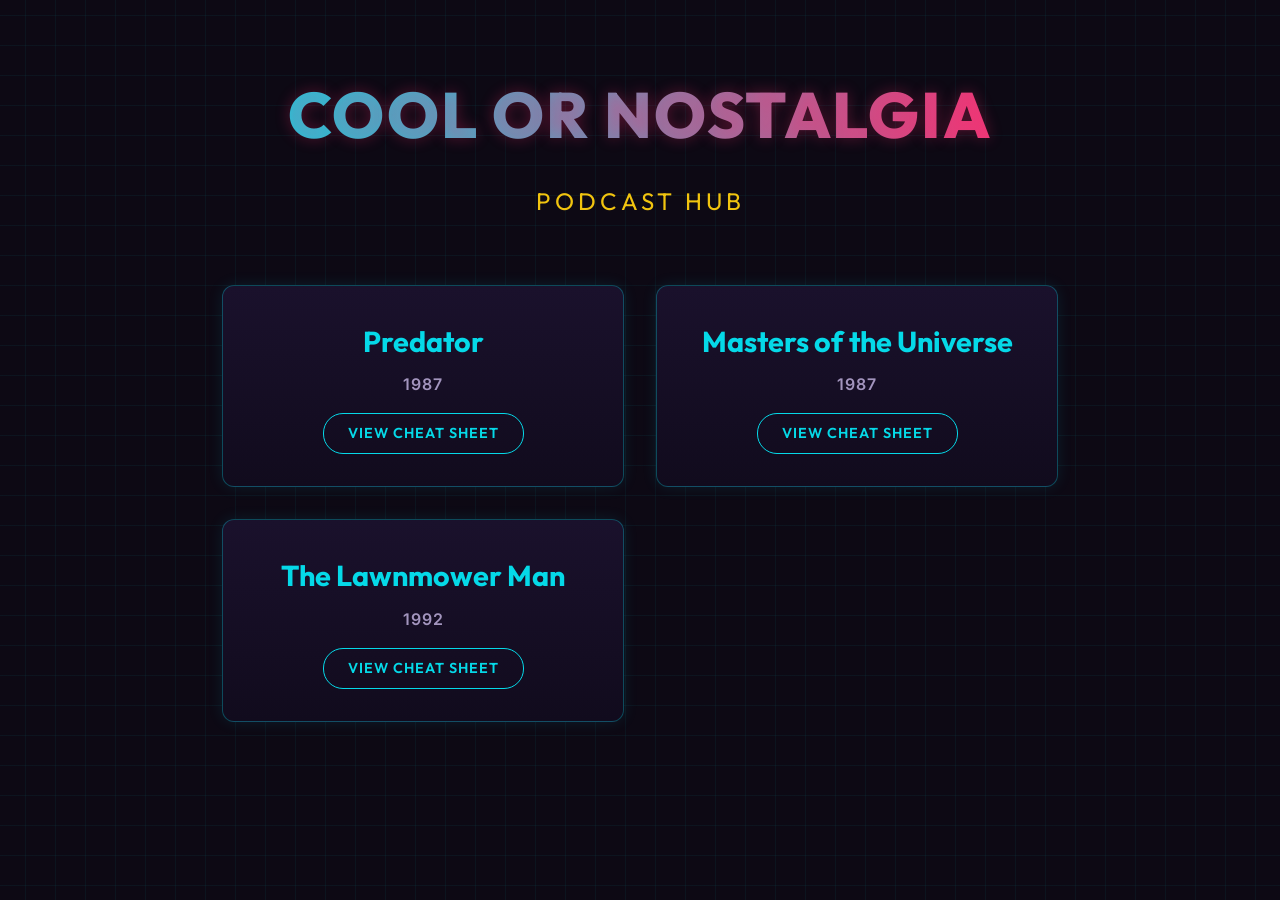
==== docs/index.html @ 6e0f2f64 "Move files to docs folder for GitHub Pages" ====
<!DOCTYPE html>
<html lang="en">
<head>
    <meta charset="UTF-8">
    <meta name="viewport" content="width=device-width, initial-scale=1.0">
    <title>CoolOrNostalgia - Cheat Sheets</title>
    <link rel="preconnect" href="https://fonts.googleapis.com">
    <link rel="preconnect" href="https://fonts.gstatic.com" crossorigin>
    <link href="https://fonts.googleapis.com/css2?family=Outfit:wght@300;400;600;800&family=Inter:wght@400;500;700&display=swap" rel="stylesheet">
    <style>
        :root {
            --bg-color: #0d0914;
            --card-bg: #1a112c;
            --text-primary: #e2d9f3;
            --text-secondary: #a395be;
            --accent-pink: #ff2a6d;
            --accent-cyan: #05d9e8;
            --accent-yellow: #f1c40f;
            --grid-color: rgba(5, 217, 232, 0.05);
        }

        body {
            margin: 0;
            padding: 0;
            font-family: 'Inter', sans-serif;
            background-color: var(--bg-color);
            color: var(--text-primary);
            background-image: 
                linear-gradient(var(--grid-color) 1px, transparent 1px),
                linear-gradient(90deg, var(--grid-color) 1px, transparent 1px);
            background-size: 30px 30px;
            background-position: center center;
            line-height: 1.6;
            min-height: 100vh;
            display: flex;
            flex-direction: column;
        }

        .container {
            max-width: 900px;
            margin: 0 auto;
            padding: 4rem 2rem;
            flex: 1;
            width: 100%;
            box-sizing: border-box;
        }

        header {
            text-align: center;
            margin-bottom: 4rem;
        }

        h1 {
            font-family: 'Outfit', sans-serif;
            font-size: 4rem;
            font-weight: 800;
            margin: 0;
            text-transform: uppercase;
            letter-spacing: 2px;
            background: linear-gradient(to right, var(--accent-cyan), var(--accent-pink));
            -webkit-background-clip: text;
            -webkit-text-fill-color: transparent;
            text-shadow: 0px 0px 15px rgba(255, 42, 109, 0.3);
        }

        .subtitle {
            font-family: 'Outfit', sans-serif;
            font-size: 1.5rem;
            color: var(--accent-yellow);
            text-transform: uppercase;
            letter-spacing: 4px;
            margin-top: 1rem;
        }

        .movie-grid {
            display: grid;
            grid-template-columns: repeat(auto-fit, minmax(280px, 1fr));
            gap: 2rem;
        }

        .movie-card {
            background: linear-gradient(180deg, var(--card-bg), #110b1d);
            border-radius: 12px;
            padding: 2rem;
            border: 1px solid rgba(5, 217, 232, 0.3);
            box-shadow: 0 0 15px rgba(5, 217, 232, 0.1);
            text-decoration: none;
            color: var(--text-primary);
            transition: transform 0.3s ease, box-shadow 0.3s ease, border-color 0.3s ease;
            display: flex;
            flex-direction: column;
            align-items: center;
            text-align: center;
        }

        .movie-card:hover {
            transform: translateY(-5px);
            box-shadow: 0 10px 25px rgba(255, 42, 109, 0.2);
            border-color: var(--accent-pink);
        }

        .movie-card h2 {
            font-family: 'Outfit', sans-serif;
            color: var(--accent-cyan);
            margin: 0 0 0.5rem 0;
            font-size: 1.8rem;
            transition: color 0.3s ease;
        }
        
        .movie-card:hover h2 {
            color: var(--accent-pink);
        }

        .movie-year {
            font-size: 1rem;
            color: var(--text-secondary);
            font-weight: 600;
            margin-bottom: 1rem;
            letter-spacing: 1px;
        }
        
        .view-button {
            margin-top: auto;
            background: transparent;
            border: 1px solid var(--accent-cyan);
            color: var(--accent-cyan);
            padding: 0.5rem 1.5rem;
            border-radius: 20px;
            font-family: 'Outfit', sans-serif;
            font-weight: 600;
            text-transform: uppercase;
            font-size: 0.9rem;
            letter-spacing: 1px;
            transition: all 0.3s ease;
        }
        
        .movie-card:hover .view-button {
            background: var(--accent-pink);
            border-color: var(--accent-pink);
            color: white;
            box-shadow: 0 0 10px rgba(255, 42, 109, 0.5);
        }

        @media (max-width: 600px) {
            h1 {
                font-size: 2.5rem;
            }
        }
    </style>
</head>
<body>
    <div class="container">
        <header>
            <h1>Cool Or Nostalgia</h1>
            <div class="subtitle">Podcast Hub</div>
        </header>

        <div class="movie-grid">
            <a href="Predator_1987/Predator_1987_CheatSheet.html" class="movie-card">
                <h2>Predator</h2>
                <div class="movie-year">1987</div>
                <div class="view-button">View Cheat Sheet</div>
            </a>
            
            <a href="Masters_of_the_Universe_1987/Masters_of_the_Universe_1987_CheatSheet.html" class="movie-card">
                <h2>Masters of the Universe</h2>
                <div class="movie-year">1987</div>
                <div class="view-button">View Cheat Sheet</div>
            </a>

            <a href="Lawnemower_Man/LawnmowerMan_CheatSheet.html" class="movie-card">
                <h2>The Lawnmower Man</h2>
                <div class="movie-year">1992</div>
                <div class="view-button">View Cheat Sheet</div>
            </a>
        </div>
    </div>
</body>
</html>
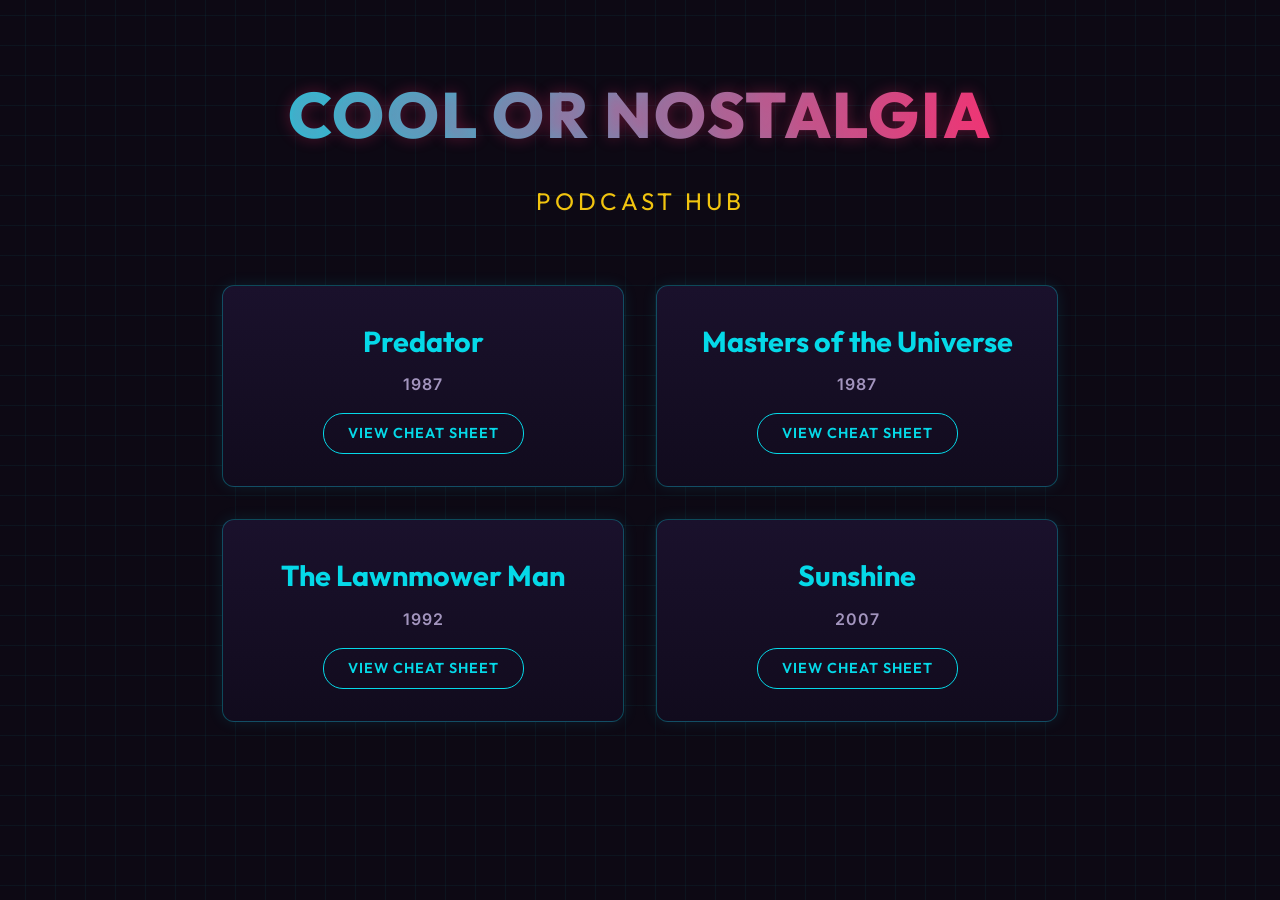
==== commit 5b767ab2: "Add Sunshine (2007) to index page" ====
--- a/docs/index.html
+++ b/docs/index.html
@@ -173,6 +173,12 @@
                 <div class="movie-year">1992</div>
                 <div class="view-button">View Cheat Sheet</div>
             </a>
+
+            <a href="Sunshine_2007/index.html" class="movie-card">
+                <h2>Sunshine</h2>
+                <div class="movie-year">2007</div>
+                <div class="view-button">View Cheat Sheet</div>
+            </a>
         </div>
     </div>
 </body>
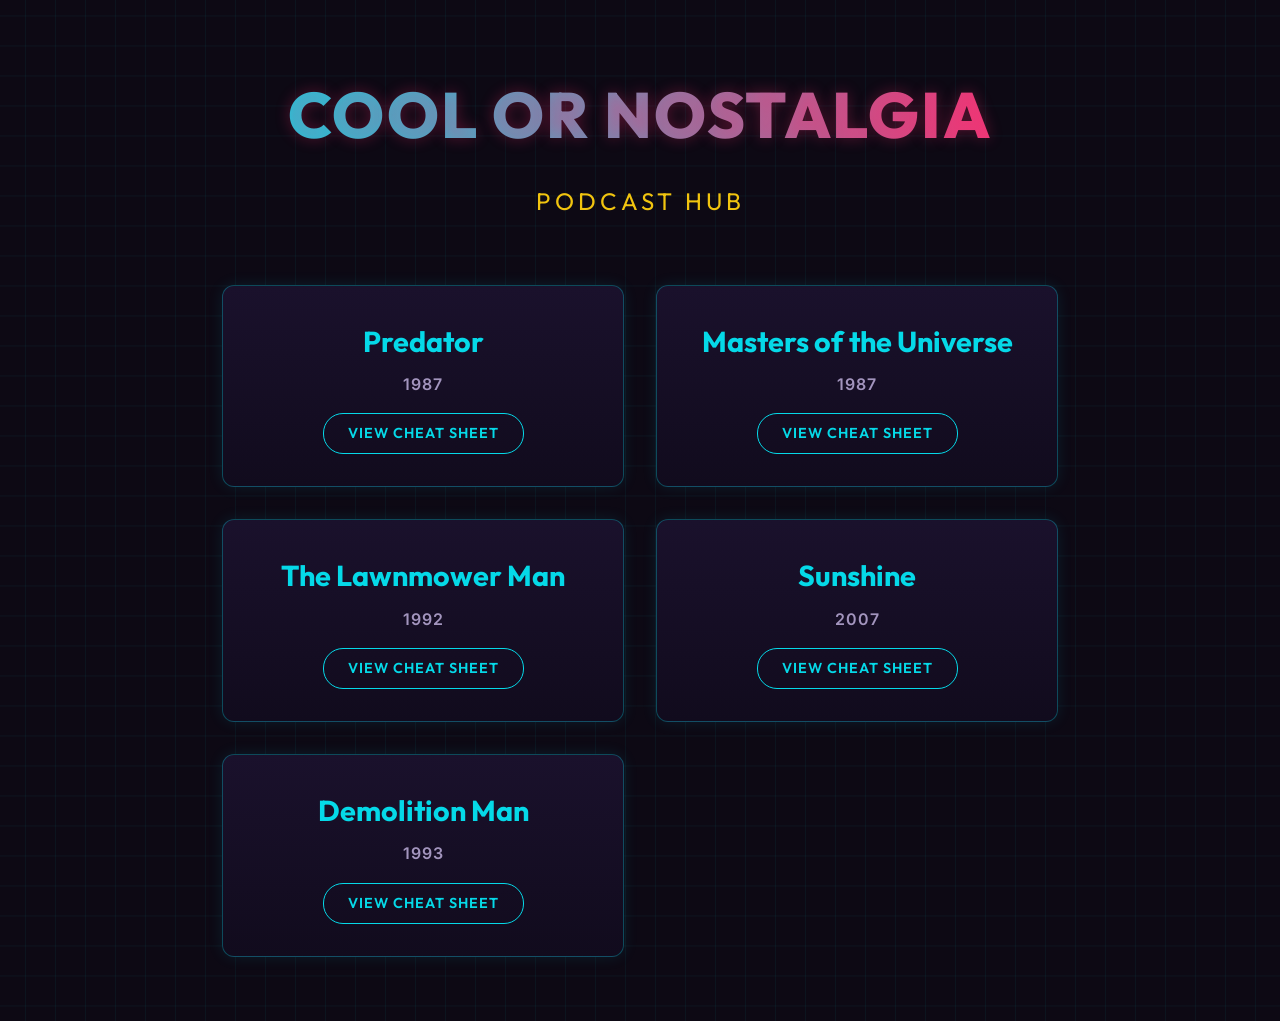
==== commit 8e6b9a6d: "Add Demolition Man (1993) research cheat sheet, visual progression, and index entry" ====
--- a/docs/index.html
+++ b/docs/index.html
@@ -179,6 +179,12 @@
                 <div class="movie-year">2007</div>
                 <div class="view-button">View Cheat Sheet</div>
             </a>
+
+            <a href="Demolition_Man_1993/Demolition_Man_1993_CheatSheet.html" class="movie-card">
+                <h2>Demolition Man</h2>
+                <div class="movie-year">1993</div>
+                <div class="view-button">View Cheat Sheet</div>
+            </a>
         </div>
     </div>
 </body>
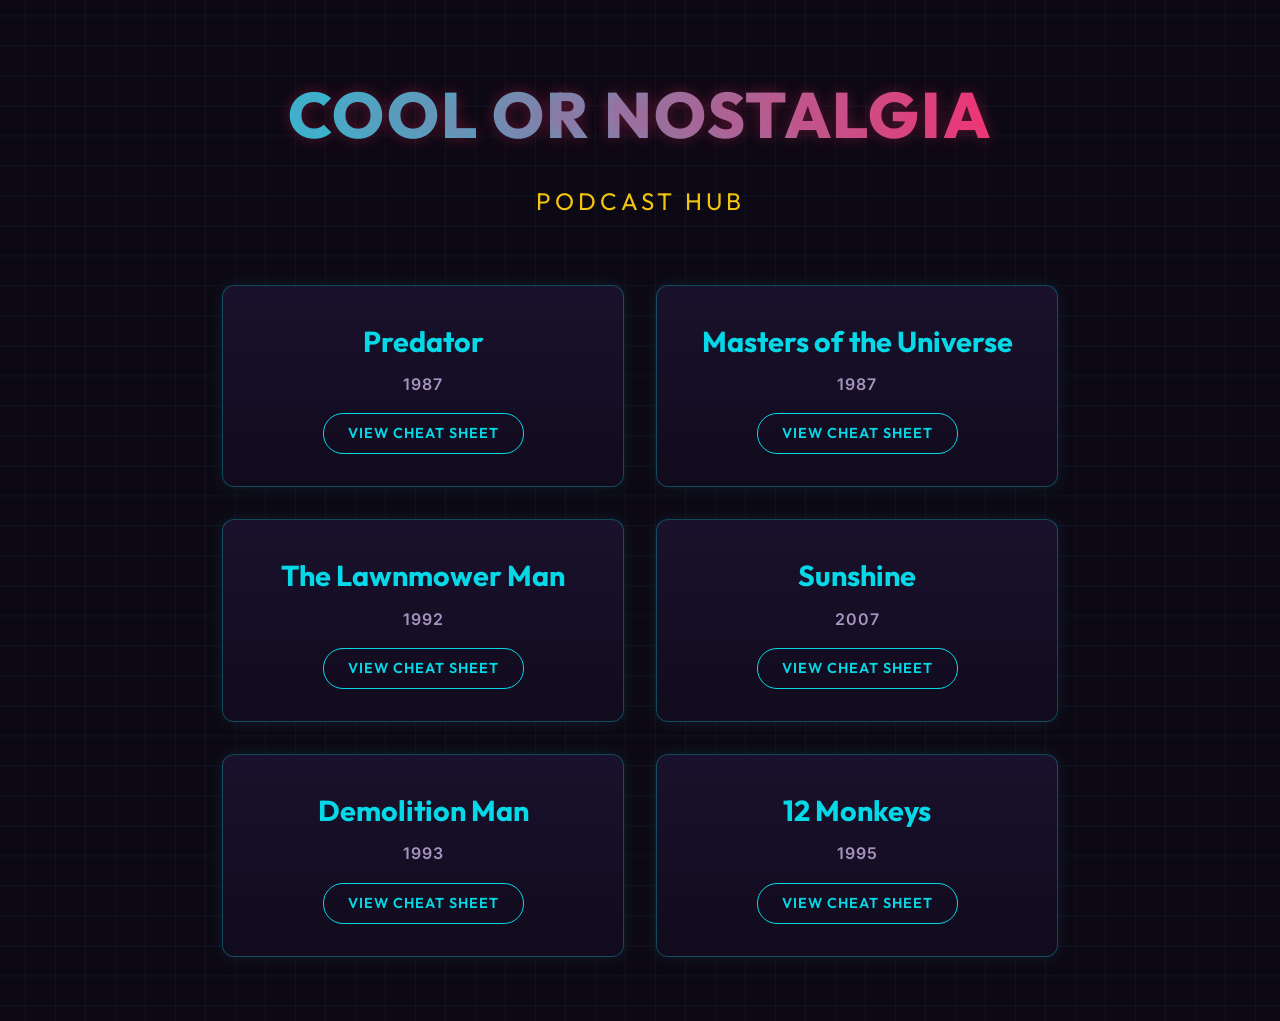
==== commit 72cde016: "Add 12 Monkeys (1995) cheat sheet" ====
--- a/docs/index.html
+++ b/docs/index.html
@@ -185,6 +185,12 @@
                 <div class="movie-year">1993</div>
                 <div class="view-button">View Cheat Sheet</div>
             </a>
+
+            <a href="12_Monkeys_1995/12_Monkeys_1995_CheatSheet.html" class="movie-card">
+                <h2>12 Monkeys</h2>
+                <div class="movie-year">1995</div>
+                <div class="view-button">View Cheat Sheet</div>
+            </a>
         </div>
     </div>
 </body>
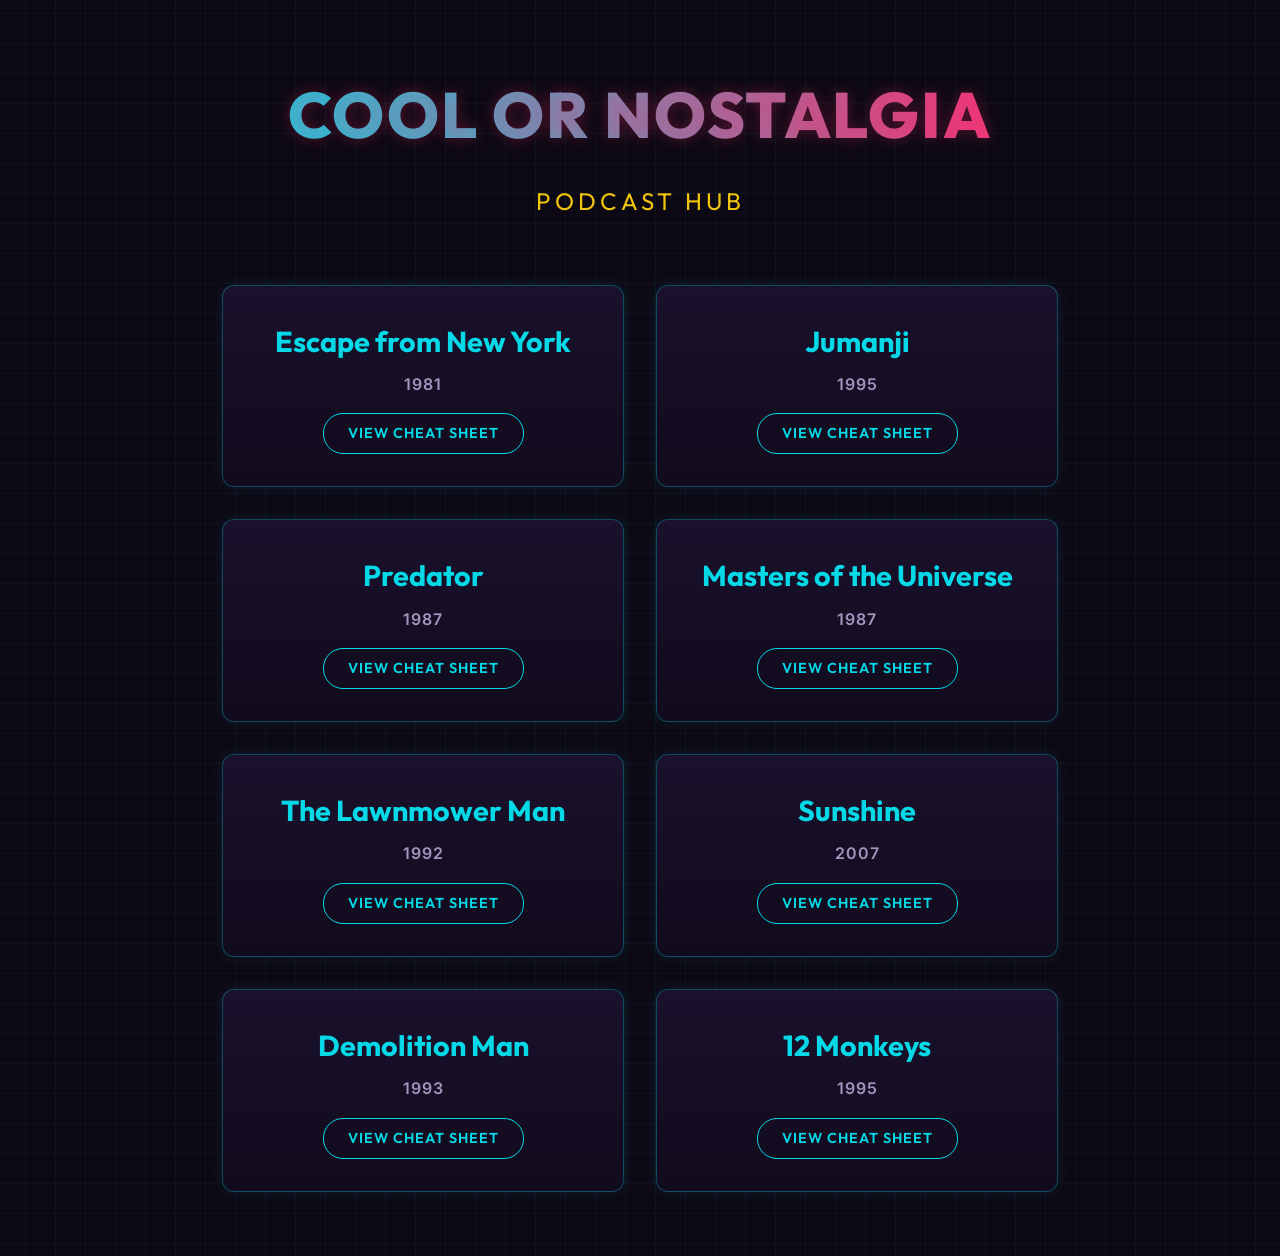
==== commit 78397bae: "Add Escape from New York (1981) and Jumanji (1995) episode prep Prepare the next two Cool Or Nostalg" ====
--- a/docs/index.html
+++ b/docs/index.html
@@ -156,6 +156,18 @@
         </header>
 
         <div class="movie-grid">
+            <a href="Escape_from_New_York_1981/index.html" class="movie-card">
+                <h2>Escape from New York</h2>
+                <div class="movie-year">1981</div>
+                <div class="view-button">View Cheat Sheet</div>
+            </a>
+
+            <a href="Jumanji_1995/index.html" class="movie-card">
+                <h2>Jumanji</h2>
+                <div class="movie-year">1995</div>
+                <div class="view-button">View Cheat Sheet</div>
+            </a>
+
             <a href="Predator_1987/Predator_1987_CheatSheet.html" class="movie-card">
                 <h2>Predator</h2>
                 <div class="movie-year">1987</div>
@@ -180,7 +192,7 @@
                 <div class="view-button">View Cheat Sheet</div>
             </a>
 
-            <a href="Demolition_Man_1993/Demolition_Man_1993_CheatSheet.html" class="movie-card">
+            <a href="Demolition_Man_1993/index.html" class="movie-card">
                 <h2>Demolition Man</h2>
                 <div class="movie-year">1993</div>
                 <div class="view-button">View Cheat Sheet</div>
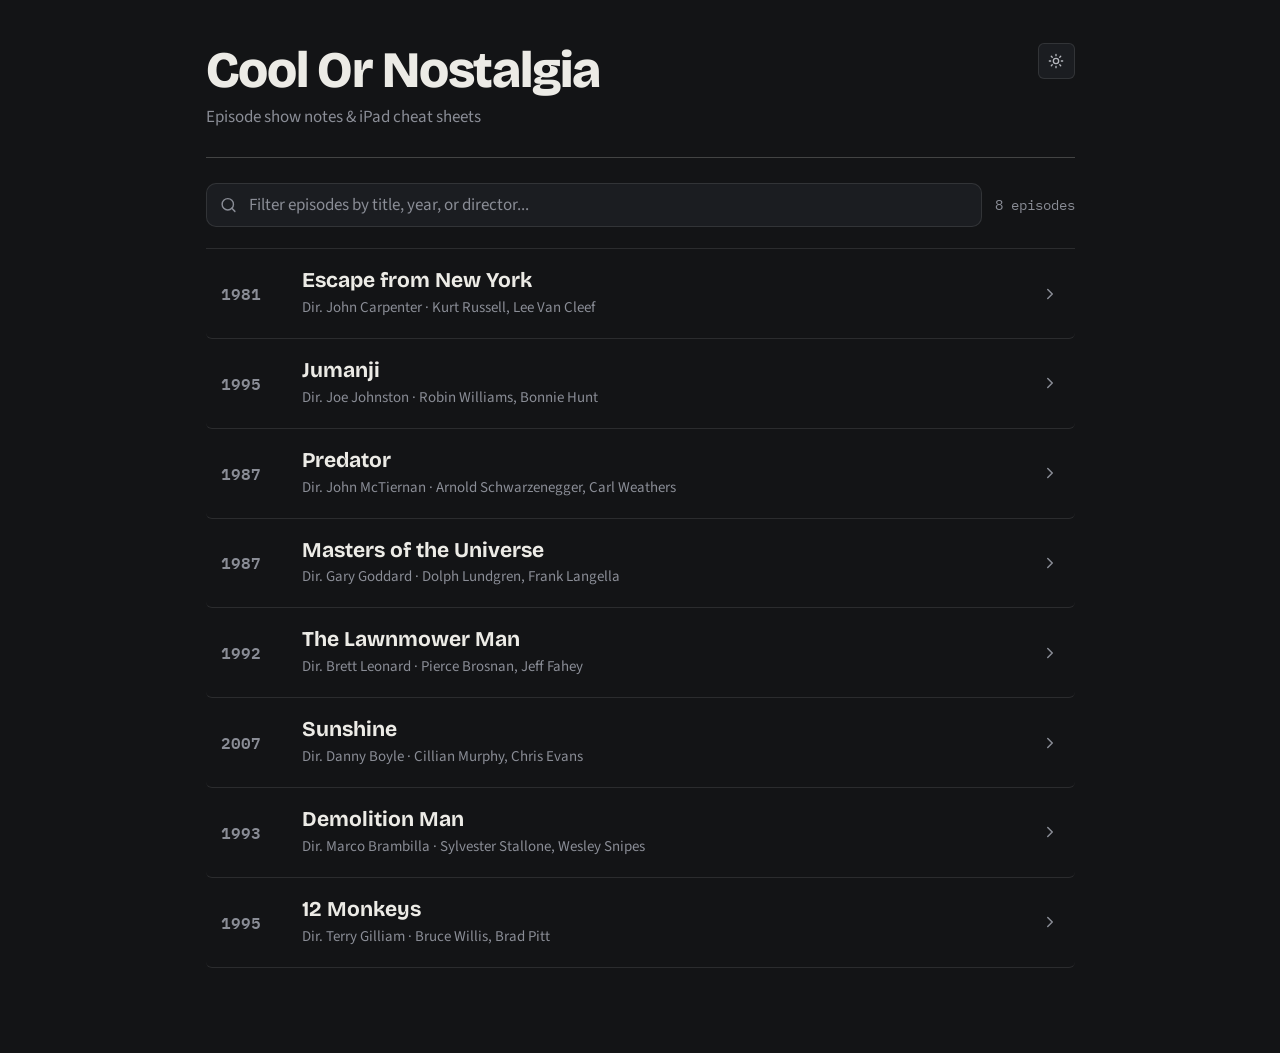
==== commit 6132e854: "Redesign show notes and podcast hub for live iPad readability Replace the high-glare neon card layou" ====
--- a/docs/index.html
+++ b/docs/index.html
@@ -3,207 +3,341 @@
 <head>
     <meta charset="UTF-8">
     <meta name="viewport" content="width=device-width, initial-scale=1.0">
-    <title>CoolOrNostalgia - Cheat Sheets</title>
+    <title>Cool Or Nostalgia — Show Notes Hub</title>
     <link rel="preconnect" href="https://fonts.googleapis.com">
     <link rel="preconnect" href="https://fonts.gstatic.com" crossorigin>
-    <link href="https://fonts.googleapis.com/css2?family=Outfit:wght@300;400;600;800&family=Inter:wght@400;500;700&display=swap" rel="stylesheet">
+    <link href="https://fonts.googleapis.com/css2?family=Bricolage+Grotesque:wght@600;700;800&family=IBM+Plex+Mono:wght@400;500;600&family=Source+Sans+3:wght@400;600;700&display=swap" rel="stylesheet">
+    <link rel="stylesheet" href="assets/cheatsheet.css">
     <style>
-        :root {
-            --bg-color: #0d0914;
-            --card-bg: #1a112c;
-            --text-primary: #e2d9f3;
-            --text-secondary: #a395be;
-            --accent-pink: #ff2a6d;
-            --accent-cyan: #05d9e8;
-            --accent-yellow: #f1c40f;
-            --grid-color: rgba(5, 217, 232, 0.05);
-        }
-
-        body {
+        .hub-shell {
+            max-width: 920px;
+            margin: 0 auto;
+            padding: 2.5rem 1.5rem 5rem;
+        }
+
+        .hub-top {
+            display: flex;
+            align-items: flex-start;
+            justify-content: space-between;
+            gap: 1.25rem;
+            padding-bottom: 1.5rem;
+            border-bottom: 1px solid var(--border-strong);
+            margin-bottom: 1.5rem;
+        }
+
+        .hub-top h1 {
+            font-size: clamp(2rem, 4.5vw, 3rem);
+            margin-bottom: 0.35rem;
+        }
+
+        .hub-lead {
+            color: var(--ink-muted);
+            font-size: 1rem;
             margin: 0;
-            padding: 0;
-            font-family: 'Inter', sans-serif;
-            background-color: var(--bg-color);
-            color: var(--text-primary);
-            background-image: 
-                linear-gradient(var(--grid-color) 1px, transparent 1px),
-                linear-gradient(90deg, var(--grid-color) 1px, transparent 1px);
-            background-size: 30px 30px;
-            background-position: center center;
-            line-height: 1.6;
-            min-height: 100vh;
+        }
+
+        .hub-toolbar {
+            display: flex;
+            align-items: center;
+            gap: 0.75rem;
+            margin-bottom: 1.25rem;
+            flex-wrap: wrap;
+        }
+
+        .hub-search-wrap {
+            position: relative;
+            flex: 1;
+            min-width: 220px;
+        }
+
+        .hub-search-icon {
+            position: absolute;
+            left: 0.85rem;
+            top: 50%;
+            transform: translateY(-50%);
+            width: 17px;
+            height: 17px;
+            color: var(--ink-muted);
+            pointer-events: none;
+        }
+
+        .hub-search {
+            width: 100%;
+            height: 44px;
+            padding: 0 1rem 0 2.5rem;
+            font-family: var(--font-body);
+            font-size: 1rem;
+            color: var(--ink);
+            background: var(--surface);
+            border: 1px solid var(--border);
+            border-radius: var(--radius-md);
+            transition: border-color 0.15s ease, background-color 0.15s ease;
+        }
+
+        .hub-search::placeholder {
+            color: var(--ink-muted);
+        }
+
+        .hub-search:focus {
+            outline: none;
+            border-color: var(--accent-cool);
+        }
+
+        .hub-count {
+            font-family: var(--font-mono);
+            font-size: 0.82rem;
+            font-variant-numeric: tabular-nums;
+            color: var(--ink-muted);
+            white-space: nowrap;
+        }
+
+        .movie-grid {
             display: flex;
             flex-direction: column;
-        }
-
-        .container {
-            max-width: 900px;
-            margin: 0 auto;
-            padding: 4rem 2rem;
-            flex: 1;
-            width: 100%;
-            box-sizing: border-box;
-        }
-
-        header {
+            border-top: 1px solid var(--border);
+        }
+
+        .movie-card {
+            display: grid;
+            grid-template-columns: 64px minmax(0, 1fr) auto;
+            align-items: center;
+            gap: 1rem;
+            padding: 1.05rem 0.9rem;
+            border-bottom: 1px solid var(--border);
+            text-decoration: none;
+            color: var(--ink);
+            border-radius: var(--radius-sm);
+            transition: background-color 0.15s ease;
+        }
+
+        .movie-card:hover {
+            background: var(--surface);
+        }
+
+        .movie-year {
+            font-family: var(--font-mono);
+            font-size: 0.92rem;
+            font-weight: 600;
+            font-variant-numeric: tabular-nums;
+            color: var(--ink-muted);
+        }
+
+        .movie-info {
+            min-width: 0;
+        }
+
+        .movie-card h2 {
+            font-family: var(--font-display);
+            font-size: 1.24rem;
+            font-weight: 700;
+            margin: 0;
+            color: var(--ink);
+            line-height: 1.25;
+        }
+
+        .movie-card:hover h2 {
+            color: var(--accent-cool);
+        }
+
+        .movie-meta {
+            font-size: 0.88rem;
+            color: var(--ink-muted);
+            margin-top: 0.15rem;
+            white-space: nowrap;
+            overflow: hidden;
+            text-overflow: ellipsis;
+        }
+
+        .movie-arrow {
+            color: var(--ink-muted);
+            display: inline-flex;
+            align-items: center;
+            transition: transform 0.15s ease, color 0.15s ease;
+        }
+
+        .movie-card:hover .movie-arrow {
+            color: var(--accent-cool);
+            transform: translateX(3px);
+        }
+
+        .hub-empty {
+            display: none;
+            padding: 2.5rem 1rem;
             text-align: center;
-            margin-bottom: 4rem;
-        }
-
-        h1 {
-            font-family: 'Outfit', sans-serif;
-            font-size: 4rem;
-            font-weight: 800;
-            margin: 0;
-            text-transform: uppercase;
-            letter-spacing: 2px;
-            background: linear-gradient(to right, var(--accent-cyan), var(--accent-pink));
-            -webkit-background-clip: text;
-            -webkit-text-fill-color: transparent;
-            text-shadow: 0px 0px 15px rgba(255, 42, 109, 0.3);
-        }
-
-        .subtitle {
-            font-family: 'Outfit', sans-serif;
-            font-size: 1.5rem;
-            color: var(--accent-yellow);
-            text-transform: uppercase;
-            letter-spacing: 4px;
-            margin-top: 1rem;
-        }
-
-        .movie-grid {
-            display: grid;
-            grid-template-columns: repeat(auto-fit, minmax(280px, 1fr));
-            gap: 2rem;
-        }
-
-        .movie-card {
-            background: linear-gradient(180deg, var(--card-bg), #110b1d);
-            border-radius: 12px;
-            padding: 2rem;
-            border: 1px solid rgba(5, 217, 232, 0.3);
-            box-shadow: 0 0 15px rgba(5, 217, 232, 0.1);
-            text-decoration: none;
-            color: var(--text-primary);
-            transition: transform 0.3s ease, box-shadow 0.3s ease, border-color 0.3s ease;
-            display: flex;
-            flex-direction: column;
-            align-items: center;
-            text-align: center;
-        }
-
-        .movie-card:hover {
-            transform: translateY(-5px);
-            box-shadow: 0 10px 25px rgba(255, 42, 109, 0.2);
-            border-color: var(--accent-pink);
-        }
-
-        .movie-card h2 {
-            font-family: 'Outfit', sans-serif;
-            color: var(--accent-cyan);
-            margin: 0 0 0.5rem 0;
-            font-size: 1.8rem;
-            transition: color 0.3s ease;
-        }
-        
-        .movie-card:hover h2 {
-            color: var(--accent-pink);
-        }
-
-        .movie-year {
-            font-size: 1rem;
-            color: var(--text-secondary);
-            font-weight: 600;
-            margin-bottom: 1rem;
-            letter-spacing: 1px;
-        }
-        
-        .view-button {
-            margin-top: auto;
-            background: transparent;
-            border: 1px solid var(--accent-cyan);
-            color: var(--accent-cyan);
-            padding: 0.5rem 1.5rem;
-            border-radius: 20px;
-            font-family: 'Outfit', sans-serif;
-            font-weight: 600;
-            text-transform: uppercase;
-            font-size: 0.9rem;
-            letter-spacing: 1px;
-            transition: all 0.3s ease;
-        }
-        
-        .movie-card:hover .view-button {
-            background: var(--accent-pink);
-            border-color: var(--accent-pink);
-            color: white;
-            box-shadow: 0 0 10px rgba(255, 42, 109, 0.5);
+            color: var(--ink-muted);
+            font-size: 0.98rem;
         }
 
         @media (max-width: 600px) {
-            h1 {
-                font-size: 2.5rem;
+            .hub-shell {
+                padding: 1.5rem 1rem 4rem;
             }
+
+            .movie-card {
+                grid-template-columns: 52px minmax(0, 1fr) 20px;
+                gap: 0.75rem;
+                padding: 0.95rem 0.5rem;
+            }
+
+            .movie-card h2 {
+                font-size: 1.12rem;
+            }
         }
     </style>
+    <script>
+        (function () {
+            const theme = localStorage.getItem('con_theme') === 'light' ? 'light' : 'dark';
+            document.documentElement.setAttribute('data-theme', theme);
+        })();
+    </script>
 </head>
 <body>
-    <div class="container">
-        <header>
-            <h1>Cool Or Nostalgia</h1>
-            <div class="subtitle">Podcast Hub</div>
-        </header>
-
-        <div class="movie-grid">
-            <a href="Escape_from_New_York_1981/index.html" class="movie-card">
-                <h2>Escape from New York</h2>
+    <div class="hub-shell">
+        <div class="hub-top">
+            <div>
+                <h1>Cool Or Nostalgia</h1>
+                <p class="hub-lead">Episode show notes &amp; iPad cheat sheets</p>
+            </div>
+            <button id="hub-theme-toggle" class="theme-btn" type="button" aria-label="Toggle light or dark mode" title="Toggle light or dark mode"></button>
+        </div>
+
+        <div class="hub-toolbar">
+            <div class="hub-search-wrap">
+                <svg class="hub-search-icon" viewBox="0 0 24 24" fill="none" stroke="currentColor" stroke-width="2" stroke-linecap="round" stroke-linejoin="round" aria-hidden="true">
+                    <circle cx="11" cy="11" r="8"/><path d="m21 21-4.3-4.3"/>
+                </svg>
+                <input id="hub-search" class="hub-search" type="search" placeholder="Filter episodes by title, year, or director..." autocomplete="off">
+            </div>
+            <span id="hub-count" class="hub-count">8 episodes</span>
+        </div>
+
+        <div class="movie-grid" id="movie-grid">
+            <a href="Escape_from_New_York_1981/index.html" class="movie-card" data-search="escape from new york 1981 john carpenter kurt russell">
                 <div class="movie-year">1981</div>
-                <div class="view-button">View Cheat Sheet</div>
-            </a>
-
-            <a href="Jumanji_1995/index.html" class="movie-card">
-                <h2>Jumanji</h2>
+                <div class="movie-info">
+                    <h2>Escape from New York</h2>
+                    <div class="movie-meta">Dir. John Carpenter &middot; Kurt Russell, Lee Van Cleef</div>
+                </div>
+                <span class="movie-arrow" aria-hidden="true">
+                    <svg width="18" height="18" viewBox="0 0 24 24" fill="none" stroke="currentColor" stroke-width="2" stroke-linecap="round" stroke-linejoin="round"><path d="m9 18 6-6-6-6"/></svg>
+                </span>
+            </a>
+
+            <a href="Jumanji_1995/index.html" class="movie-card" data-search="jumanji 1995 joe johnston robin williams kirsten dunst">
                 <div class="movie-year">1995</div>
-                <div class="view-button">View Cheat Sheet</div>
-            </a>
-
-            <a href="Predator_1987/Predator_1987_CheatSheet.html" class="movie-card">
-                <h2>Predator</h2>
+                <div class="movie-info">
+                    <h2>Jumanji</h2>
+                    <div class="movie-meta">Dir. Joe Johnston &middot; Robin Williams, Bonnie Hunt</div>
+                </div>
+                <span class="movie-arrow" aria-hidden="true">
+                    <svg width="18" height="18" viewBox="0 0 24 24" fill="none" stroke="currentColor" stroke-width="2" stroke-linecap="round" stroke-linejoin="round"><path d="m9 18 6-6-6-6"/></svg>
+                </span>
+            </a>
+
+            <a href="Predator_1987/Predator_1987_CheatSheet.html" class="movie-card" data-search="predator 1987 john mctiernan arnold schwarzenegger carl weathers">
                 <div class="movie-year">1987</div>
-                <div class="view-button">View Cheat Sheet</div>
-            </a>
-            
-            <a href="Masters_of_the_Universe_1987/Masters_of_the_Universe_1987_CheatSheet.html" class="movie-card">
-                <h2>Masters of the Universe</h2>
+                <div class="movie-info">
+                    <h2>Predator</h2>
+                    <div class="movie-meta">Dir. John McTiernan &middot; Arnold Schwarzenegger, Carl Weathers</div>
+                </div>
+                <span class="movie-arrow" aria-hidden="true">
+                    <svg width="18" height="18" viewBox="0 0 24 24" fill="none" stroke="currentColor" stroke-width="2" stroke-linecap="round" stroke-linejoin="round"><path d="m9 18 6-6-6-6"/></svg>
+                </span>
+            </a>
+
+            <a href="Masters_of_the_Universe_1987/Masters_of_the_Universe_1987_CheatSheet.html" class="movie-card" data-search="masters of the universe 1987 gary goddard dolph lundgren frank langella he-man">
                 <div class="movie-year">1987</div>
-                <div class="view-button">View Cheat Sheet</div>
-            </a>
-
-            <a href="Lawnemower_Man/LawnmowerMan_CheatSheet.html" class="movie-card">
-                <h2>The Lawnmower Man</h2>
+                <div class="movie-info">
+                    <h2>Masters of the Universe</h2>
+                    <div class="movie-meta">Dir. Gary Goddard &middot; Dolph Lundgren, Frank Langella</div>
+                </div>
+                <span class="movie-arrow" aria-hidden="true">
+                    <svg width="18" height="18" viewBox="0 0 24 24" fill="none" stroke="currentColor" stroke-width="2" stroke-linecap="round" stroke-linejoin="round"><path d="m9 18 6-6-6-6"/></svg>
+                </span>
+            </a>
+
+            <a href="Lawnemower_Man/LawnmowerMan_CheatSheet.html" class="movie-card" data-search="the lawnmower man 1992 brett leonard pierce brosnan jeff fahey stephen king">
                 <div class="movie-year">1992</div>
-                <div class="view-button">View Cheat Sheet</div>
-            </a>
-
-            <a href="Sunshine_2007/index.html" class="movie-card">
-                <h2>Sunshine</h2>
+                <div class="movie-info">
+                    <h2>The Lawnmower Man</h2>
+                    <div class="movie-meta">Dir. Brett Leonard &middot; Pierce Brosnan, Jeff Fahey</div>
+                </div>
+                <span class="movie-arrow" aria-hidden="true">
+                    <svg width="18" height="18" viewBox="0 0 24 24" fill="none" stroke="currentColor" stroke-width="2" stroke-linecap="round" stroke-linejoin="round"><path d="m9 18 6-6-6-6"/></svg>
+                </span>
+            </a>
+
+            <a href="Sunshine_2007/index.html" class="movie-card" data-search="sunshine 2007 danny boyle alex garland cillian murphy chris evans">
                 <div class="movie-year">2007</div>
-                <div class="view-button">View Cheat Sheet</div>
-            </a>
-
-            <a href="Demolition_Man_1993/index.html" class="movie-card">
-                <h2>Demolition Man</h2>
+                <div class="movie-info">
+                    <h2>Sunshine</h2>
+                    <div class="movie-meta">Dir. Danny Boyle &middot; Cillian Murphy, Chris Evans</div>
+                </div>
+                <span class="movie-arrow" aria-hidden="true">
+                    <svg width="18" height="18" viewBox="0 0 24 24" fill="none" stroke="currentColor" stroke-width="2" stroke-linecap="round" stroke-linejoin="round"><path d="m9 18 6-6-6-6"/></svg>
+                </span>
+            </a>
+
+            <a href="Demolition_Man_1993/index.html" class="movie-card" data-search="demolition man 1993 marco brambilla sylvester stallone wesley snipes sandra bullock">
                 <div class="movie-year">1993</div>
-                <div class="view-button">View Cheat Sheet</div>
-            </a>
-
-            <a href="12_Monkeys_1995/12_Monkeys_1995_CheatSheet.html" class="movie-card">
-                <h2>12 Monkeys</h2>
+                <div class="movie-info">
+                    <h2>Demolition Man</h2>
+                    <div class="movie-meta">Dir. Marco Brambilla &middot; Sylvester Stallone, Wesley Snipes</div>
+                </div>
+                <span class="movie-arrow" aria-hidden="true">
+                    <svg width="18" height="18" viewBox="0 0 24 24" fill="none" stroke="currentColor" stroke-width="2" stroke-linecap="round" stroke-linejoin="round"><path d="m9 18 6-6-6-6"/></svg>
+                </span>
+            </a>
+
+            <a href="12_Monkeys_1995/12_Monkeys_1995_CheatSheet.html" class="movie-card" data-search="12 monkeys twelve monkeys 1995 terry gilliam bruce willis brad pitt">
                 <div class="movie-year">1995</div>
-                <div class="view-button">View Cheat Sheet</div>
+                <div class="movie-info">
+                    <h2>12 Monkeys</h2>
+                    <div class="movie-meta">Dir. Terry Gilliam &middot; Bruce Willis, Brad Pitt</div>
+                </div>
+                <span class="movie-arrow" aria-hidden="true">
+                    <svg width="18" height="18" viewBox="0 0 24 24" fill="none" stroke="currentColor" stroke-width="2" stroke-linecap="round" stroke-linejoin="round"><path d="m9 18 6-6-6-6"/></svg>
+                </span>
             </a>
         </div>
+
+        <div id="hub-empty" class="hub-empty">No matching episodes found. Try another title, year, or director.</div>
     </div>
+
+    <script>
+        (function () {
+            const btn = document.getElementById('hub-theme-toggle');
+            function syncTheme(theme) {
+                document.documentElement.setAttribute('data-theme', theme);
+                localStorage.setItem('con_theme', theme);
+                const isLight = theme === 'light';
+                btn.innerHTML = isLight
+                    ? '<svg viewBox="0 0 24 24" aria-hidden="true"><path d="M21 12.79A9 9 0 1 1 11.21 3 7 7 0 0 0 21 12.79z"/></svg>'
+                    : '<svg viewBox="0 0 24 24" aria-hidden="true"><circle cx="12" cy="12" r="4"/><path d="M12 2v2M12 20v2M4.93 4.93l1.41 1.41M17.66 17.66l1.41 1.41M2 12h2M20 12h2M6.34 17.66l-1.41 1.41M19.07 4.93l-1.41 1.41"/></svg>';
+            }
+            syncTheme(localStorage.getItem('con_theme') === 'light' ? 'light' : 'dark');
+            btn.addEventListener('click', function () {
+                syncTheme(localStorage.getItem('con_theme') === 'light' ? 'dark' : 'light');
+            });
+
+            const input = document.getElementById('hub-search');
+            const cards = Array.from(document.querySelectorAll('.movie-card'));
+            const countEl = document.getElementById('hub-count');
+            const emptyEl = document.getElementById('hub-empty');
+
+            input.addEventListener('input', function () {
+                const q = input.value.trim().toLowerCase();
+                let visible = 0;
+                cards.forEach(function (card) {
+                    const haystack = (card.getAttribute('data-search') || card.textContent).toLowerCase();
+                    const match = !q || haystack.indexOf(q) !== -1;
+                    card.style.display = match ? '' : 'none';
+                    if (match) visible++;
+                });
+                countEl.textContent = visible + (visible === 1 ? ' episode' : ' episodes');
+                emptyEl.style.display = visible === 0 ? 'block' : 'none';
+            });
+        })();
+    </script>
 </body>
 </html>
--- a/docs/assets/cheatsheet.css
+++ b/docs/assets/cheatsheet.css
@@ -0,0 +1,1054 @@
+/* Cool Or Nostalgia — Studio Show-Notes Design System
+ * Built for fast iPad scanning, live-recording tracking, and calm long-form reading.
+ */
+
+:root {
+    /* Studio Dark (default — warm projection-room charcoal, zero halation) */
+    --bg: #131416;
+    --surface: #1b1d21;
+    --surface-subtle: #22252b;
+    --surface-elevated: #272b32;
+    --ink: #ecebe6;
+    --ink-secondary: #b6b8be;
+    --ink-muted: #8a8d96;
+    --border: rgba(236, 235, 230, 0.11);
+    --border-strong: rgba(236, 235, 230, 0.22);
+
+    /* Semantic chapter accents (meaningful, never garish) */
+    --accent-cool: #63c2df;
+    --accent-cool-bg: rgba(99, 194, 223, 0.11);
+    --accent-nostalgia: #e27461;
+    --accent-nostalgia-bg: rgba(226, 116, 97, 0.12);
+    --accent-pitch: #e2ae42;
+    --accent-pitch-bg: rgba(226, 174, 66, 0.12);
+    --accent-clip: #ad94e6;
+    --accent-clip-bg: rgba(173, 148, 230, 0.12);
+    --accent-check: #5ec287;
+
+    --shadow-sm: 0 2px 8px rgba(0, 0, 0, 0.28);
+    --shadow-md: 0 8px 24px rgba(0, 0, 0, 0.36);
+
+    --font-display: 'Bricolage Grotesque', -apple-system, BlinkMacSystemFont, sans-serif;
+    --font-body: 'Source Sans 3', -apple-system, BlinkMacSystemFont, sans-serif;
+    --font-mono: 'IBM Plex Mono', ui-monospace, SFMono-Regular, monospace;
+
+    --base-font-size: 17px;
+    --nav-height: 56px;
+    --radius-sm: 6px;
+    --radius-md: 10px;
+    --radius-lg: 14px;
+    --ease-out: cubic-bezier(0.22, 1, 0.36, 1);
+
+    color-scheme: dark;
+}
+
+[data-theme="light"] {
+    /* Daylight Paper — warm archival script stock for glare-free bright-room iPad reading */
+    --bg: #f6f4ee;
+    --surface: #ffffff;
+    --surface-subtle: #ece9e0;
+    --surface-elevated: #e4e0d5;
+    --ink: #18191c;
+    --ink-secondary: #3f424a;
+    --ink-muted: #646873;
+    --border: rgba(24, 25, 28, 0.11);
+    --border-strong: rgba(24, 25, 28, 0.22);
+
+    --accent-cool: #0e6f8c;
+    --accent-cool-bg: rgba(14, 111, 140, 0.09);
+    --accent-nostalgia: #b63b2a;
+    --accent-nostalgia-bg: rgba(182, 59, 42, 0.09);
+    --accent-pitch: #946208;
+    --accent-pitch-bg: rgba(148, 98, 8, 0.1);
+    --accent-clip: #603ea8;
+    --accent-clip-bg: rgba(96, 62, 168, 0.09);
+    --accent-check: #1f7f4c;
+
+    --shadow-sm: 0 2px 8px rgba(24, 25, 28, 0.06);
+    --shadow-md: 0 8px 24px rgba(24, 25, 28, 0.09);
+
+    color-scheme: light;
+}
+
+*,
+*::before,
+*::after {
+    box-sizing: border-box;
+}
+
+html {
+    font-size: var(--base-font-size);
+    scroll-behavior: smooth;
+    -webkit-text-size-adjust: 100%;
+}
+
+body {
+    margin: 0;
+    padding: 0;
+    font-family: var(--font-body);
+    background-color: var(--bg);
+    color: var(--ink);
+    line-height: 1.62;
+    font-feature-settings: "kern" 1, "liga" 1;
+    -webkit-font-smoothing: antialiased;
+    transition: background-color 0.2s var(--ease-out), color 0.2s var(--ease-out);
+}
+
+::selection {
+    background: var(--accent-cool-bg);
+    color: var(--ink);
+}
+
+:focus-visible {
+    outline: 2px solid var(--accent-cool);
+    outline-offset: 2px;
+    border-radius: 4px;
+}
+
+/* Custom subtle scrollbars */
+::-webkit-scrollbar {
+    width: 8px;
+    height: 8px;
+}
+::-webkit-scrollbar-track {
+    background: transparent;
+}
+::-webkit-scrollbar-thumb {
+    background: var(--border-strong);
+    border-radius: 999px;
+}
+
+/* ==========================================================================
+   Sticky Studio Chapter Bar (iPad-first, 44px+ tap targets)
+   ========================================================================== */
+.chapter-nav {
+    position: sticky;
+    top: 0;
+    z-index: 100;
+    background: var(--bg);
+    border-bottom: 1px solid var(--border);
+    padding: 0.45rem 1.25rem;
+}
+
+.chapter-nav-inner {
+    max-width: 1180px;
+    margin: 0 auto;
+    display: flex;
+    align-items: center;
+    justify-content: space-between;
+    gap: 0.75rem;
+    min-height: 44px;
+}
+
+.nav-hub-link {
+    display: inline-flex;
+    align-items: center;
+    gap: 0.35rem;
+    color: var(--ink-muted);
+    text-decoration: none;
+    font-family: var(--font-display);
+    font-weight: 600;
+    font-size: 0.85rem;
+    padding: 0.45rem 0.65rem;
+    border-radius: var(--radius-sm);
+    white-space: nowrap;
+    flex-shrink: 0;
+    transition: color 0.15s ease, background-color 0.15s ease;
+}
+
+.nav-hub-link:hover {
+    color: var(--ink);
+    background: var(--surface-subtle);
+}
+
+.chapter-links {
+    display: flex;
+    align-items: center;
+    gap: 0.25rem;
+    overflow-x: auto;
+    scrollbar-width: none;
+    -ms-overflow-style: none;
+    padding: 0.15rem 0;
+    flex: 1;
+    min-width: 0;
+}
+
+.chapter-links::-webkit-scrollbar {
+    display: none;
+}
+
+.chapter-pill {
+    white-space: nowrap;
+    text-decoration: none;
+    font-family: var(--font-display);
+    font-weight: 600;
+    font-size: 0.84rem;
+    color: var(--ink-muted);
+    background: transparent;
+    border: 1px solid transparent;
+    border-radius: var(--radius-sm);
+    padding: 0.42rem 0.72rem;
+    transition: color 0.15s ease, background-color 0.15s ease, border-color 0.15s ease;
+}
+
+.chapter-pill:hover {
+    color: var(--ink);
+    background: var(--surface-subtle);
+}
+
+.chapter-pill.active {
+    color: var(--ink);
+    background: var(--surface-elevated);
+    border-color: var(--border-strong);
+}
+
+.chapter-pill.pill-cool.active {
+    color: var(--accent-cool);
+    background: var(--accent-cool-bg);
+    border-color: color-mix(in srgb, var(--accent-cool) 38%, transparent);
+}
+
+.chapter-pill.pill-nostalgia.active {
+    color: var(--accent-nostalgia);
+    background: var(--accent-nostalgia-bg);
+    border-color: color-mix(in srgb, var(--accent-nostalgia) 38%, transparent);
+}
+
+.chapter-pill.pill-pitch.active {
+    color: var(--accent-pitch);
+    background: var(--accent-pitch-bg);
+    border-color: color-mix(in srgb, var(--accent-pitch) 38%, transparent);
+}
+
+.chapter-pill.pill-clip.active {
+    color: var(--accent-clip);
+    background: var(--accent-clip-bg);
+    border-color: color-mix(in srgb, var(--accent-clip) 38%, transparent);
+}
+
+.nav-controls {
+    display: flex;
+    align-items: center;
+    gap: 0.35rem;
+    flex-shrink: 0;
+}
+
+.progress-pill {
+    display: inline-flex;
+    align-items: center;
+    gap: 0.35rem;
+    font-family: var(--font-mono);
+    font-size: 0.76rem;
+    font-variant-numeric: tabular-nums;
+    color: var(--ink-muted);
+    background: var(--surface);
+    border: 1px solid var(--border);
+    border-radius: var(--radius-sm);
+    padding: 0.38rem 0.6rem;
+    cursor: pointer;
+    white-space: nowrap;
+    transition: color 0.15s ease, border-color 0.15s ease, background-color 0.15s ease;
+}
+
+.progress-pill:hover {
+    color: var(--ink);
+    border-color: var(--border-strong);
+}
+
+.progress-pill.has-progress {
+    color: var(--accent-check);
+    border-color: color-mix(in srgb, var(--accent-check) 40%, transparent);
+}
+
+.font-btn,
+.theme-btn {
+    display: inline-flex;
+    align-items: center;
+    justify-content: center;
+    min-width: 36px;
+    height: 36px;
+    padding: 0 0.55rem;
+    background: var(--surface);
+    color: var(--ink-secondary);
+    border: 1px solid var(--border);
+    border-radius: var(--radius-sm);
+    font-family: var(--font-display);
+    font-weight: 700;
+    font-size: 0.82rem;
+    cursor: pointer;
+    transition: color 0.15s ease, background-color 0.15s ease, border-color 0.15s ease;
+}
+
+.font-btn:hover,
+.theme-btn:hover {
+    color: var(--ink);
+    background: var(--surface-subtle);
+    border-color: var(--border-strong);
+}
+
+.theme-btn svg {
+    width: 16px;
+    height: 16px;
+    stroke: currentColor;
+    fill: none;
+    stroke-width: 2;
+    stroke-linecap: round;
+    stroke-linejoin: round;
+}
+
+/* ==========================================================================
+   Main Two-Column Editorial Dossier Layout
+   ========================================================================== */
+.container {
+    max-width: 1180px;
+    margin: 0 auto;
+    padding: 2rem 1.5rem 5rem;
+    display: grid;
+    grid-template-columns: minmax(0, 1fr) 310px;
+    gap: 2rem 3.25rem;
+    align-items: start;
+}
+
+/* Legacy .nav-back kept subtle if present in HTML */
+.nav-back {
+    display: none;
+}
+
+/* Editorial Title Masthead */
+header {
+    grid-column: 1 / -1;
+    padding-bottom: 1.5rem;
+    border-bottom: 1px solid var(--border-strong);
+    display: flex;
+    flex-direction: column;
+    gap: 0.55rem;
+}
+
+h1 {
+    font-family: var(--font-display);
+    font-size: clamp(2.1rem, 4.2vw, 3.25rem);
+    font-weight: 800;
+    line-height: 1.08;
+    letter-spacing: -0.025em;
+    margin: 0;
+    color: var(--ink);
+    text-wrap: balance;
+}
+
+.subtitle {
+    font-family: var(--font-mono);
+    font-size: 0.86rem;
+    font-variant-numeric: tabular-nums;
+    color: var(--ink-muted);
+    letter-spacing: 0.01em;
+    margin: 0;
+}
+
+.tagline {
+    font-family: var(--font-body);
+    font-style: italic;
+    font-size: 1.08rem;
+    color: var(--ink-secondary);
+    max-width: 68ch;
+    margin: 0.15rem 0 0;
+}
+
+/* Live-recording hint strip */
+.studio-hint {
+    display: inline-flex;
+    align-items: center;
+    gap: 0.45rem;
+    font-size: 0.82rem;
+    color: var(--ink-muted);
+    margin-top: 0.35rem;
+}
+
+/* ==========================================================================
+   Main Reading Column (65–72ch optimal reading measure)
+   ========================================================================== */
+.main-content {
+    display: flex;
+    flex-direction: column;
+    gap: 2.75rem;
+    min-width: 0;
+    max-width: 72ch;
+}
+
+section[id] {
+    scroll-margin-top: 4.5rem;
+}
+
+/* Clean section rhythm — no nested cards, no 5px borders, no neon glows */
+.card {
+    background: transparent;
+    padding: 0;
+    border: none;
+    border-radius: 0;
+    box-shadow: none;
+}
+
+.card h2 {
+    font-family: var(--font-display);
+    font-size: 1.48rem;
+    font-weight: 700;
+    line-height: 1.25;
+    letter-spacing: -0.015em;
+    color: var(--ink);
+    margin: 0 0 1.15rem;
+    padding-bottom: 0.65rem;
+    border-bottom: 1px solid var(--border);
+    display: flex;
+    align-items: baseline;
+    justify-content: space-between;
+    gap: 0.75rem;
+    flex-wrap: wrap;
+}
+
+.card h2 > span:first-child {
+    display: inline-flex;
+    align-items: center;
+    gap: 0.55rem;
+}
+
+/* Semantic section marker dot */
+.card.cool-card h2 > span:first-child::before,
+.card.nostalgia-card h2 > span:first-child::before,
+.card.alert-card h2 > span:first-child::before,
+.card.pitch-card h2 > span:first-child::before,
+.card.featured h2 > span:first-child::before,
+.card.clip-card h2 > span:first-child::before {
+    content: "";
+    width: 9px;
+    height: 9px;
+    border-radius: 50%;
+    flex-shrink: 0;
+    transform: translateY(-1px);
+}
+
+.card.cool-card h2 > span:first-child::before {
+    background: var(--accent-cool);
+}
+
+.card.nostalgia-card h2 > span:first-child::before,
+.card.alert-card h2 > span:first-child::before {
+    background: var(--accent-nostalgia);
+}
+
+.card.pitch-card h2 > span:first-child::before,
+.card.featured h2 > span:first-child::before {
+    background: var(--accent-pitch);
+}
+
+.card.clip-card h2 > span:first-child::before {
+    background: var(--accent-clip);
+}
+
+.card.cool-card h2 {
+    border-bottom-color: color-mix(in srgb, var(--accent-cool) 32%, var(--border));
+}
+
+.card.nostalgia-card h2,
+.card.alert-card h2 {
+    border-bottom-color: color-mix(in srgb, var(--accent-nostalgia) 32%, var(--border));
+}
+
+.card.pitch-card h2,
+.card.featured h2 {
+    border-bottom-color: color-mix(in srgb, var(--accent-pitch) 32%, var(--border));
+}
+
+.card.clip-card h2 {
+    border-bottom-color: color-mix(in srgb, var(--accent-clip) 32%, var(--border));
+}
+
+.chapter-badge {
+    font-family: var(--font-mono);
+    font-size: 0.74rem;
+    font-weight: 500;
+    color: var(--ink-muted);
+    background: var(--surface);
+    border: 1px solid var(--border);
+    padding: 0.16rem 0.55rem;
+    border-radius: var(--radius-sm);
+    white-space: nowrap;
+}
+
+.card h3 {
+    font-family: var(--font-display);
+    font-size: 1.08rem;
+    font-weight: 700;
+    color: var(--ink);
+    margin: 1.85rem 0 0.75rem;
+    letter-spacing: -0.01em;
+}
+
+.card p {
+    margin: 0 0 0.9rem;
+    color: var(--ink-secondary);
+}
+
+.card p:last-child {
+    margin-bottom: 0;
+}
+
+.card strong {
+    color: var(--ink);
+    font-weight: 700;
+}
+
+.card.cool-card strong {
+    color: var(--accent-cool);
+}
+
+.card.nostalgia-card strong,
+.card.alert-card strong {
+    color: var(--accent-nostalgia);
+}
+
+.card.pitch-card strong,
+.card.featured strong {
+    color: var(--accent-pitch);
+}
+
+.card.clip-card strong {
+    color: var(--accent-clip);
+}
+
+/* ==========================================================================
+   Scannable Talking-Point Lists with Tap-to-Check Live Tracking
+   ========================================================================== */
+.card ul {
+    list-style: none;
+    padding: 0;
+    margin: 0;
+    display: flex;
+    flex-direction: column;
+    gap: 0.35rem;
+}
+
+.card li {
+    position: relative;
+    padding: 0.65rem 0.85rem 0.65rem 2.35rem;
+    border-radius: var(--radius-md);
+    color: var(--ink-secondary);
+    transition: background-color 0.15s ease, opacity 0.2s ease;
+}
+
+/* Interactive tap-to-check items (tagged by cheatsheet.js) */
+.trackable {
+    cursor: pointer;
+    user-select: none;
+    -webkit-tap-highlight-color: transparent;
+}
+
+.trackable:hover {
+    background: var(--surface);
+}
+
+.card li.trackable::before {
+    content: "";
+    position: absolute;
+    left: 0.75rem;
+    top: 0.92rem;
+    width: 16px;
+    height: 16px;
+    border-radius: 4px;
+    border: 1.5px solid var(--border-strong);
+    background: transparent;
+    transition: background-color 0.15s ease, border-color 0.15s ease;
+}
+
+.card li.trackable.is-done::before {
+    background: var(--accent-check);
+    border-color: var(--accent-check);
+    background-image: url("data:image/svg+xml,%3Csvg xmlns='http://www.w3.org/2000/svg' viewBox='0 0 12 12' fill='none' stroke='%23ffffff' stroke-width='2' stroke-linecap='round' stroke-linejoin='round'%3E%3Cpath d='M2.5 6.2 4.8 8.5 9.5 3.5'/%3E%3C/svg%3E");
+    background-size: 11px 11px;
+    background-position: center;
+    background-repeat: no-repeat;
+}
+
+.trackable.is-done {
+    opacity: 0.42;
+}
+
+.trackable.is-done strong,
+.trackable.is-done .issue-title,
+.trackable.is-done .pitch-title,
+.trackable.is-done .clip-question {
+    text-decoration: line-through;
+    text-decoration-thickness: 1.5px;
+}
+
+/* Intro Synopsis Callout */
+.synopsis-box {
+    background: var(--surface);
+    border: 1px solid var(--border);
+    border-radius: var(--radius-md);
+    padding: 1.15rem 1.35rem;
+    font-size: 1.04rem;
+    line-height: 1.66;
+    color: var(--ink);
+}
+
+/* ==========================================================================
+   Structured Blocks: Plot Holes, Pitches, Clip Hooks (flat, calm, scannable)
+   ========================================================================== */
+.issue-block,
+.pitch-block,
+.clip-hook {
+    position: relative;
+    padding: 1rem 1.15rem 1rem 2.5rem;
+    border-radius: var(--radius-md);
+    border: 1px solid var(--border);
+    background: var(--surface);
+    margin-bottom: 0.85rem;
+    transition: border-color 0.15s ease, background-color 0.15s ease, opacity 0.2s ease;
+}
+
+.issue-block:last-child,
+.pitch-block:last-child,
+.clip-hook:last-child {
+    margin-bottom: 0;
+}
+
+.issue-block.trackable::before,
+.pitch-block.trackable::before,
+.clip-hook.trackable::before {
+    content: "";
+    position: absolute;
+    left: 0.9rem;
+    top: 1.18rem;
+    width: 16px;
+    height: 16px;
+    border-radius: 4px;
+    border: 1.5px solid var(--border-strong);
+    background: transparent;
+    transition: background-color 0.15s ease, border-color 0.15s ease;
+}
+
+.issue-block.trackable.is-done::before,
+.pitch-block.trackable.is-done::before,
+.clip-hook.trackable.is-done::before {
+    background: var(--accent-check);
+    border-color: var(--accent-check);
+    background-image: url("data:image/svg+xml,%3Csvg xmlns='http://www.w3.org/2000/svg' viewBox='0 0 12 12' fill='none' stroke='%23ffffff' stroke-width='2' stroke-linecap='round' stroke-linejoin='round'%3E%3Cpath d='M2.5 6.2 4.8 8.5 9.5 3.5'/%3E%3C/svg%3E");
+    background-size: 11px 11px;
+    background-position: center;
+    background-repeat: no-repeat;
+}
+
+.issue-title {
+    font-family: var(--font-display);
+    font-size: 1.08rem;
+    font-weight: 700;
+    color: var(--ink);
+    margin-bottom: 0.4rem;
+    display: flex;
+    align-items: center;
+    flex-wrap: wrap;
+    gap: 0.5rem;
+}
+
+.issue-tag {
+    font-family: var(--font-mono);
+    font-size: 0.72rem;
+    font-weight: 500;
+    padding: 0.12rem 0.5rem;
+    border-radius: var(--radius-sm);
+    background: var(--accent-nostalgia-bg);
+    color: var(--accent-nostalgia);
+}
+
+.issue-desc {
+    font-size: 0.97rem;
+    color: var(--ink-secondary);
+    margin-bottom: 0.65rem;
+}
+
+.issue-podcast-take {
+    font-size: 0.92rem;
+    color: var(--ink);
+    background: var(--surface-subtle);
+    padding: 0.6rem 0.85rem;
+    border-radius: var(--radius-sm);
+}
+
+.issue-podcast-take strong {
+    color: var(--accent-pitch);
+}
+
+.pitch-title {
+    font-family: var(--font-display);
+    font-size: 1.08rem;
+    font-weight: 700;
+    color: var(--accent-pitch);
+    margin-bottom: 0.35rem;
+}
+
+.clip-question {
+    font-family: var(--font-display);
+    font-size: 1.08rem;
+    font-weight: 700;
+    color: var(--accent-clip);
+    margin-bottom: 0.35rem;
+}
+
+/* ==========================================================================
+   Timeline Visualizer (used in 12 Monkeys, Demolition Man, etc.)
+   ========================================================================== */
+.timeline-visualizer {
+    display: flex;
+    flex-direction: column;
+    gap: 0.85rem;
+    margin: 1rem 0 1.25rem;
+}
+
+.timeline-node {
+    background: var(--surface);
+    border: 1px solid var(--border);
+    border-radius: var(--radius-md);
+    padding: 0.95rem 1.15rem;
+}
+
+.timeline-header {
+    display: flex;
+    align-items: baseline;
+    justify-content: space-between;
+    gap: 0.75rem;
+    flex-wrap: wrap;
+    margin-bottom: 0.4rem;
+}
+
+.timeline-phase {
+    font-family: var(--font-display);
+    font-weight: 700;
+    font-size: 1.02rem;
+    color: var(--ink);
+}
+
+.timeline-badge {
+    font-family: var(--font-mono);
+    font-size: 0.72rem;
+    font-weight: 500;
+    color: var(--accent-cool);
+    background: var(--accent-cool-bg);
+    padding: 0.12rem 0.5rem;
+    border-radius: var(--radius-sm);
+    white-space: nowrap;
+}
+
+.timeline-desc {
+    font-size: 0.96rem;
+    color: var(--ink-secondary);
+    margin: 0;
+}
+
+.timeline-details {
+    margin-top: 0.65rem;
+    padding: 0.6rem 0.85rem;
+    border-radius: var(--radius-sm);
+    background: var(--surface-subtle);
+    font-size: 0.92rem;
+    color: var(--ink);
+}
+
+/* ==========================================================================
+   Collapsible Mermaid Flow Diagram
+   ========================================================================== */
+details.flow-toggle {
+    margin-top: 1rem;
+    background: var(--surface);
+    border: 1px solid var(--border);
+    border-radius: var(--radius-md);
+    padding: 0.75rem 1rem;
+}
+
+details.flow-toggle summary {
+    cursor: pointer;
+    font-family: var(--font-display);
+    font-weight: 600;
+    font-size: 0.94rem;
+    color: var(--ink);
+    list-style: none;
+    display: flex;
+    align-items: center;
+    justify-content: space-between;
+    gap: 0.5rem;
+}
+
+details.flow-toggle summary::-webkit-details-marker {
+    display: none;
+}
+
+details.flow-toggle summary::after {
+    content: "Expand";
+    font-family: var(--font-mono);
+    font-size: 0.75rem;
+    color: var(--ink-muted);
+}
+
+details.flow-toggle[open] summary::after {
+    content: "Hide";
+}
+
+.mermaid-container {
+    background: var(--bg);
+    padding: 1.1rem;
+    border-radius: var(--radius-sm);
+    border: 1px solid var(--border);
+    margin-top: 0.85rem;
+    overflow-x: auto;
+    text-align: center;
+}
+
+/* ==========================================================================
+   Sticky Ground Facts Sidebar (Desktop & iPad Landscape)
+   + Collapsible Drawer (iPad Portrait & Mobile)
+   ========================================================================== */
+.sidebar {
+    position: sticky;
+    top: calc(var(--nav-height) + 1.25rem);
+    height: max-content;
+    display: flex;
+    flex-direction: column;
+    gap: 1rem;
+}
+
+.facts-drawer {
+    background: var(--surface);
+    border: 1px solid var(--border);
+    border-radius: var(--radius-lg);
+    overflow: hidden;
+}
+
+.facts-drawer-summary {
+    list-style: none;
+    cursor: pointer;
+    padding: 1rem 1.25rem;
+    display: flex;
+    align-items: center;
+    justify-content: space-between;
+    gap: 0.75rem;
+    border-bottom: 1px solid var(--border);
+    user-select: none;
+}
+
+.facts-drawer-summary::-webkit-details-marker {
+    display: none;
+}
+
+.facts-drawer:not([open]) .facts-drawer-summary {
+    border-bottom-color: transparent;
+}
+
+.facts-drawer-title {
+    font-family: var(--font-display);
+    font-size: 1rem;
+    font-weight: 700;
+    color: var(--ink);
+}
+
+.facts-drawer-meta {
+    font-family: var(--font-mono);
+    font-size: 0.76rem;
+    font-variant-numeric: tabular-nums;
+    color: var(--ink-muted);
+    display: none;
+    max-width: 48vw;
+    overflow: hidden;
+    text-overflow: ellipsis;
+    white-space: nowrap;
+}
+
+.facts-drawer-chevron {
+    display: none;
+    width: 18px;
+    height: 18px;
+    color: var(--ink-muted);
+    transition: transform 0.2s var(--ease-out);
+    flex-shrink: 0;
+}
+
+.facts-drawer[open] .facts-drawer-chevron {
+    transform: rotate(180deg);
+}
+
+.fact-box {
+    padding: 1.1rem 1.25rem 1.25rem;
+}
+
+/* If a page still has bare .fact-box without drawer wrapper */
+.sidebar > .fact-box {
+    background: var(--surface);
+    border: 1px solid var(--border);
+    border-radius: var(--radius-lg);
+}
+
+.fact-box h2 {
+    font-family: var(--font-display);
+    font-size: 1rem;
+    font-weight: 700;
+    color: var(--ink);
+    margin: 0 0 1rem;
+    padding-bottom: 0.65rem;
+    border-bottom: 1px solid var(--border);
+}
+
+.fact-item {
+    padding: 0.72rem 0;
+    border-bottom: 1px solid var(--border);
+}
+
+.fact-item:first-child {
+    padding-top: 0;
+}
+
+.fact-item:last-child {
+    border-bottom: none;
+    padding-bottom: 0;
+}
+
+.fact-label {
+    display: block;
+    font-family: var(--font-body);
+    font-size: 0.78rem;
+    font-weight: 600;
+    color: var(--ink-muted);
+    margin-bottom: 0.18rem;
+}
+
+.fact-value {
+    display: block;
+    font-size: 0.94rem;
+    font-weight: 600;
+    font-variant-numeric: tabular-nums;
+    color: var(--ink);
+    line-height: 1.45;
+}
+
+.fact-list {
+    margin: 0.25rem 0 0;
+    padding-left: 1.1rem;
+    font-size: 0.88rem;
+    color: var(--ink-secondary);
+}
+
+.fact-list li {
+    margin-bottom: 0.25rem;
+    padding: 0;
+}
+
+.fact-box > ul {
+    list-style: none;
+    margin: 0;
+    padding: 0;
+}
+
+.fact-box > ul > li {
+    padding: 0.62rem 0;
+    border-bottom: 1px solid var(--border);
+    font-size: 0.92rem;
+    color: var(--ink-secondary);
+}
+
+.fact-box > ul > li:first-child {
+    padding-top: 0;
+}
+
+.fact-box > ul > li:last-child {
+    border-bottom: none;
+    padding-bottom: 0;
+}
+
+.fact-box > ul > li strong {
+    color: var(--ink);
+}
+
+.score-row {
+    display: grid;
+    grid-template-columns: 1fr 1fr;
+    gap: 0.5rem;
+    margin-top: 0.35rem;
+}
+
+.score-pill {
+    background: var(--surface-subtle);
+    border: 1px solid var(--border);
+    border-radius: var(--radius-sm);
+    padding: 0.45rem 0.5rem;
+    text-align: center;
+    font-size: 0.76rem;
+    color: var(--ink-muted);
+}
+
+.score-pill strong {
+    display: block;
+    font-family: var(--font-mono);
+    font-size: 1.05rem;
+    font-weight: 700;
+    font-variant-numeric: tabular-nums;
+    color: var(--ink);
+    margin-top: 0.1rem;
+}
+
+/* ==========================================================================
+   Responsive: iPad Portrait & Mobile (<= 980px)
+   Ground Facts collapses cleanly above Chapter 1 so talking points start immediately!
+   ========================================================================== */
+@media (max-width: 980px) {
+    .container {
+        grid-template-columns: 1fr;
+        gap: 1.75rem;
+        padding: 1.25rem 1.15rem 4rem;
+    }
+
+    .sidebar {
+        position: static;
+        order: -1;
+    }
+
+    .facts-drawer-meta,
+    .facts-drawer-chevron {
+        display: inline-flex;
+    }
+
+    .main-content {
+        max-width: 100%;
+    }
+
+    .chapter-links {
+        padding-right: 1rem;
+        -webkit-mask-image: linear-gradient(to right, #000 0, #000 calc(100% - 20px), transparent 100%);
+        mask-image: linear-gradient(to right, #000 0, #000 calc(100% - 20px), transparent 100%);
+    }
+}
+
+@media (max-width: 640px) {
+    .chapter-nav {
+        padding: 0.4rem 0.75rem;
+    }
+
+    .nav-hub-label {
+        display: none;
+    }
+
+    .progress-pill {
+        display: none;
+    }
+
+    header {
+        padding-bottom: 1.15rem;
+    }
+}
+
+@media (prefers-reduced-motion: reduce) {
+    html {
+        scroll-behavior: auto;
+    }
+    *,
+    *::before,
+    *::after {
+        transition-duration: 0.01ms !important;
+        animation-duration: 0.01ms !important;
+    }
+}
